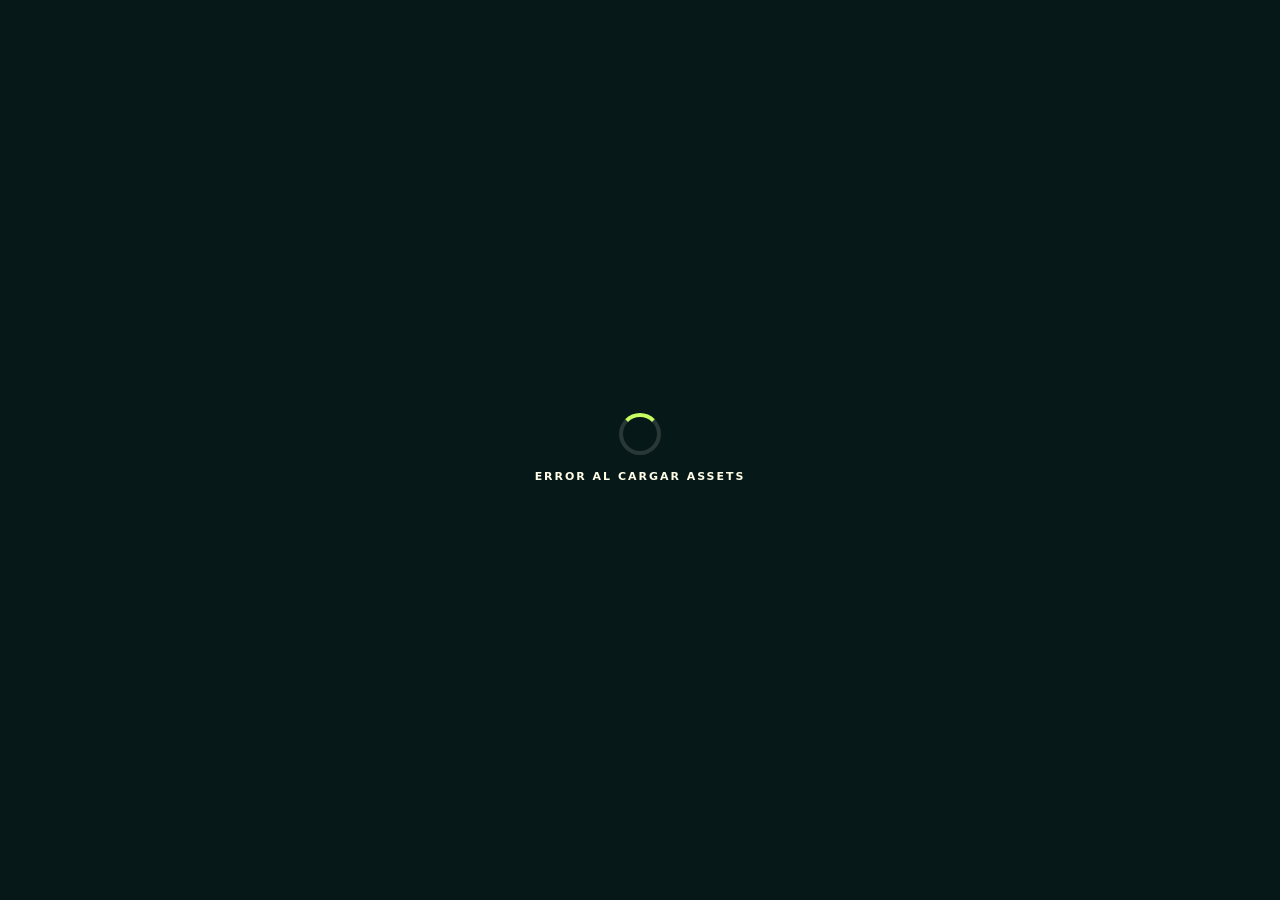
==== index.html @ 3018854a "Load the Phase 2 game runtime" ====
<!doctype html>
<html lang="es">
<head>
  <meta charset="utf-8">
  <meta name="viewport" content="width=device-width,initial-scale=1,maximum-scale=1,user-scalable=no,viewport-fit=cover">
  <meta name="theme-color" content="#061b18">
  <meta name="apple-mobile-web-app-capable" content="yes">
  <meta name="apple-mobile-web-app-status-bar-style" content="black-translucent">
  <title>Raptor Rush 3D</title>
  <link rel="stylesheet" href="style.css?v=20260801-assets1">
</head>
<body>
<main id="game-shell" aria-label="Raptor Rush 3D">
  <canvas id="game" aria-label="Juego Raptor Rush 3D"></canvas>
  <div id="loading" class="overlay visible"><div class="loader"></div><strong>CARGANDO EXPEDICIÓN</strong></div>
  <section id="hud" class="hidden" aria-live="polite">
    <div class="hud-card"><small>DISTANCIA</small><strong id="score">0 m</strong></div>
    <div id="lives" class="hud-card hearts" aria-label="5 vidas"><span>♥</span><span>♥</span><span>♥</span><span>♥</span><span>♥</span></div>
    <button id="pause-btn" class="pause-btn" aria-label="Pausar">Ⅱ</button>
    <div id="goal"><div><span>JUNGLA</span><b id="goal-left">1800 m</b><span>DESIERTO</span></div><i><em id="goal-fill"></em></i></div>
  </section>
  <div id="tutorial" aria-hidden="true"><div id="gesture" data-direction="left"><i></i><b>☝</b></div></div>
  <div id="damage"></div><div id="toast"></div>
  <section id="home" class="overlay">
    <div class="hero-copy"><small>JUNGLE ESCAPE</small><h1>RAPTOR<br><em>RUSH</em></h1><p>Escapa de la jungla y alcanza el desierto.</p></div>
    <button id="start-btn" class="primary">INICIAR EXPEDICIÓN</button>
  </section>
  <section id="pause" class="overlay compact"><div class="panel"><small>PAUSA</small><h2>La expedición espera</h2><button id="resume-btn" class="primary">CONTINUAR</button><button id="restart-pause" class="ghost">REINICIAR</button></div></section>
  <section id="over" class="overlay compact"><div class="panel"><small>SIN VIDAS</small><h2>¡Buen intento!</h2><div class="results"><div><span>Distancia</span><b id="final-distance">0 m</b></div><div><span>Récord</span><b id="best-distance">0 m</b></div></div><button id="restart-btn" class="primary">CORRER DE NUEVO</button><button id="home-btn" class="ghost">INICIO</button></div></section>
  <section id="win" class="overlay compact"><div class="panel win"><small>DESTINO ALCANZADO</small><h2>¡Llegaste al desierto!</h2><div class="results"><div><span>Distancia</span><b>1800 m</b></div><div><span>Vidas</span><b id="win-lives">5</b></div></div><button id="win-restart" class="primary">OTRA EXPEDICIÓN</button><button id="win-home" class="ghost">INICIO</button></div></section>
</main>
<script src="game.js?v=20260802-phase2"></script>
</body>
</html>
---- style.css ----
:root{color-scheme:dark;--lime:#c7ff63;--ink:#fffde7;--glass:rgba(4,20,20,.72);--line:rgba(255,255,255,.16);--danger:#ff5d47}
*{box-sizing:border-box;-webkit-tap-highlight-color:transparent}html,body{width:100%;height:100%;margin:0;overflow:hidden;background:#061817;font-family:Inter,ui-sans-serif,system-ui,-apple-system,"Segoe UI",sans-serif;color:var(--ink);touch-action:none;user-select:none;overscroll-behavior:none}button{font:inherit;color:inherit}#game-shell,#game{position:fixed;inset:0;width:100%;height:100%}#game{display:block;touch-action:none;background:#193d30}.hidden{opacity:0!important;pointer-events:none!important}
#hud{position:absolute;z-index:5;left:12px;right:12px;top:max(12px,env(safe-area-inset-top));display:grid;grid-template-columns:1fr auto 48px;gap:8px;transition:.25s;pointer-events:none}.hud-card,.pause-btn{min-height:46px;border:1px solid var(--line);border-radius:15px;background:linear-gradient(145deg,rgba(5,30,28,.9),rgba(3,15,18,.72));backdrop-filter:blur(12px);box-shadow:0 8px 24px rgba(0,0,0,.25),inset 0 1px rgba(255,255,255,.08)}.hud-card{padding:7px 13px;display:flex;flex-direction:column;justify-content:center}.hud-card small{font-size:8px;letter-spacing:.15em;color:rgba(255,255,255,.68);font-weight:900}.hud-card strong{font-size:20px;line-height:1}.pause-btn{pointer-events:auto;border:0;font-size:20px;font-weight:950}.hearts{flex-direction:row;align-items:center;gap:2px;padding:8px 9px}.hearts span{color:#ff6557;font-size:18px;text-shadow:0 0 8px rgba(255,75,55,.65);transition:.2s}.hearts span.lost{opacity:.18;filter:grayscale(1);transform:scale(.72)}#goal{position:absolute;left:0;right:0;top:54px;padding:7px 10px 8px;border:1px solid var(--line);border-radius:13px;background:rgba(3,20,20,.7);backdrop-filter:blur(10px)}#goal>div{display:flex;justify-content:space-between;font-size:8px;letter-spacing:.12em;font-weight:900;color:rgba(255,255,255,.68)}#goal b{color:white;letter-spacing:0}#goal i{display:block;height:5px;margin-top:5px;border-radius:9px;background:rgba(255,255,255,.12);overflow:hidden}#goal em{display:block;width:0;height:100%;background:linear-gradient(90deg,#b8ef58,#ffd15a);box-shadow:0 0 10px #b8ef58}
.overlay{position:absolute;z-index:10;inset:0;display:flex;flex-direction:column;align-items:center;justify-content:flex-end;gap:18px;padding:max(24px,env(safe-area-inset-top)) 22px max(28px,env(safe-area-inset-bottom));background:linear-gradient(180deg,rgba(0,10,9,.08),rgba(0,10,10,.2) 40%,rgba(0,10,12,.96));opacity:0;visibility:hidden;pointer-events:none;transition:.28s}.overlay.visible{opacity:1;visibility:visible;pointer-events:auto}.overlay.compact{justify-content:center;background:rgba(0,8,10,.67);backdrop-filter:blur(10px)}#loading{justify-content:center;background:#061817;gap:15px;font-size:11px;letter-spacing:.18em}.loader{width:42px;height:42px;border-radius:50%;border:4px solid rgba(255,255,255,.14);border-top-color:var(--lime);animation:spin .8s linear infinite}@keyframes spin{to{transform:rotate(360deg)}}
.hero-copy{width:min(100%,430px);text-align:center;margin-top:auto;filter:drop-shadow(0 10px 24px rgba(0,0,0,.42))}.hero-copy small,.panel>small{color:var(--lime);letter-spacing:.32em;font-size:10px;font-weight:950}.hero-copy h1{margin:4px 0 0;font-size:clamp(64px,20vw,108px);line-height:.72;letter-spacing:-.08em;font-style:italic;font-weight:1000}.hero-copy h1 em{color:var(--lime);font-style:inherit;text-shadow:0 6px 0 #3f792b}.hero-copy p{margin:22px 0 0;color:rgba(255,255,255,.75);font-size:12px;letter-spacing:.06em}.primary{width:min(100%,430px);min-height:64px;border:0;border-radius:19px;background:linear-gradient(#d4ff7b,#8ed23e);color:#17351f;box-shadow:0 6px 0 #477f2d,0 14px 30px rgba(0,0,0,.38);font-weight:1000;letter-spacing:.05em}.primary:active{transform:translateY(4px);box-shadow:0 2px 0 #477f2d,0 8px 18px rgba(0,0,0,.3)}.panel{width:min(100%,430px);padding:27px 20px 20px;border:1px solid var(--line);border-radius:26px;background:linear-gradient(160deg,rgba(8,38,36,.97),rgba(3,17,20,.97));box-shadow:0 28px 80px rgba(0,0,0,.55),inset 0 1px rgba(255,255,255,.08);text-align:center}.panel h2{font-size:30px;margin:6px 0 22px}.panel .primary{width:100%}.ghost{width:100%;padding:16px 10px 6px;border:0;background:transparent;color:rgba(255,255,255,.62);font-weight:850}.results{display:grid;grid-template-columns:1fr 1fr;gap:9px;margin:-5px 0 22px}.results div{padding:13px 8px;border-radius:14px;background:rgba(255,255,255,.06)}.results span{display:block;color:rgba(255,255,255,.62);font-size:9px}.results b{display:block;margin-top:3px;font-size:20px}
#tutorial{position:absolute;z-index:8;inset:0;pointer-events:none;opacity:0;visibility:hidden;transition:.15s}#tutorial.visible{opacity:1;visibility:visible}#gesture{position:absolute;left:50%;top:57%;width:190px;height:190px;transform:translate(-50%,-50%)}#gesture:before{content:"";position:absolute;left:50%;top:50%;width:36px;height:36px;border:2px solid rgba(215,255,120,.72);border-radius:50%;transform:translate(-50%,-50%);box-shadow:0 0 15px rgba(190,255,90,.75);animation:pulse 1.2s ease-out infinite}#gesture i{position:absolute;background:#d9ff7e;box-shadow:0 0 5px white,0 0 16px #b8ef58;border-radius:8px}#gesture i:after{content:"";position:absolute;width:22px;height:26px;background:#d9ff7e;filter:drop-shadow(0 0 7px #b8ef58)}#gesture b{position:absolute;left:65px;top:55px;font-size:56px;line-height:1;opacity:0;filter:drop-shadow(0 5px 7px rgba(0,0,0,.5)) drop-shadow(0 0 8px rgba(255,255,255,.45));will-change:transform,opacity}#gesture[data-direction=left] i{left:22px;top:90px;width:70px;height:7px}#gesture[data-direction=left] i:after{left:-8px;top:-9px;clip-path:polygon(100% 0,0 50%,100% 100%)}#gesture[data-direction=left] b{animation:swipeLeft 1.18s ease-out infinite}#gesture[data-direction=right] i{left:96px;top:90px;width:70px;height:7px}#gesture[data-direction=right] i:after{right:-8px;top:-9px;clip-path:polygon(0 0,100% 50%,0 100%)}#gesture[data-direction=right] b{animation:swipeRight 1.18s ease-out infinite}#gesture[data-direction=up] i{left:91px;top:20px;width:7px;height:70px}#gesture[data-direction=up] i:after{left:-8px;top:-8px;clip-path:polygon(50% 0,100% 100%,0 100%)}#gesture[data-direction=up] b{animation:swipeUp 1.18s ease-out infinite}#gesture[data-direction=down] i{left:91px;top:96px;width:7px;height:70px}#gesture[data-direction=down] i:after{left:-8px;bottom:-8px;clip-path:polygon(0 0,100% 0,50% 100%)}#gesture[data-direction=down] b{animation:swipeDown 1.18s ease-out infinite}@keyframes pulse{0%{opacity:.9;transform:translate(-50%,-50%) scale(.65)}70%,100%{opacity:0;transform:translate(-50%,-50%) scale(1.35)}}@keyframes swipeLeft{0%,12%{opacity:0;transform:translateX(0) scale(.92)}24%{opacity:1}72%{opacity:1;transform:translateX(-53px) scale(1.04)}90%,100%{opacity:0;transform:translateX(-53px)}}@keyframes swipeRight{0%,12%{opacity:0;transform:translateX(0) scale(.92)}24%{opacity:1}72%{opacity:1;transform:translateX(53px) scale(1.04)}90%,100%{opacity:0;transform:translateX(53px)}}@keyframes swipeUp{0%,12%{opacity:0;transform:translateY(0) scale(.92)}24%{opacity:1}72%{opacity:1;transform:translateY(-53px) scale(1.04)}90%,100%{opacity:0;transform:translateY(-53px)}}@keyframes swipeDown{0%,12%{opacity:0;transform:translateY(0) scale(.92)}24%{opacity:1}72%{opacity:1;transform:translateY(53px) scale(1.04)}90%,100%{opacity:0;transform:translateY(53px)}}
#damage{position:absolute;z-index:7;inset:0;pointer-events:none;opacity:0;background:radial-gradient(circle at 50% 60%,transparent 20%,rgba(255,42,20,.68) 115%)}#damage.show{animation:flash .55s}@keyframes flash{20%{opacity:1}100%{opacity:0}}#toast{position:absolute;z-index:7;left:50%;top:28%;transform:translate(-50%,-50%) scale(.7);font-size:clamp(22px,8vw,40px);font-weight:1000;font-style:italic;text-shadow:0 3px 0 #8a4c16,0 8px 20px rgba(0,0,0,.45);opacity:0;white-space:nowrap}#toast.show{animation:toast .7s}@keyframes toast{25%{opacity:1;transform:translate(-50%,-50%) scale(1.1)}75%{opacity:1}100%{opacity:0;transform:translate(-50%,-80%) scale(.95)}}
@media (orientation:landscape) and (max-height:520px){.hero-copy h1{font-size:58px}.hero-copy p{margin-top:10px}.overlay{gap:10px;padding:12px 18px}.primary{min-height:50px}.panel{padding:18px}.panel h2{margin-bottom:12px}}
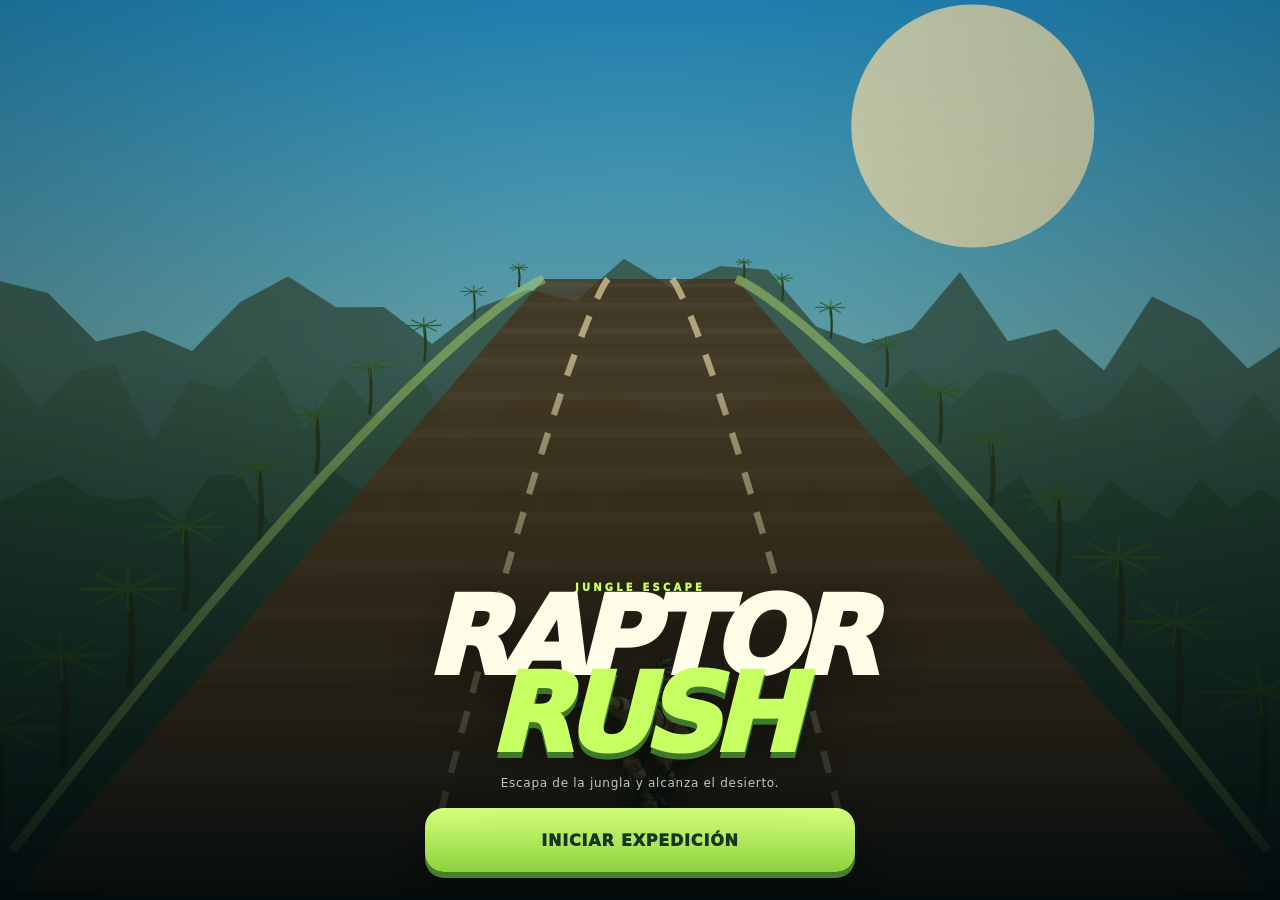
==== commit 2a811911: "Refresh the Phase 2 runtime cache key" ====
--- a/index.html
+++ b/index.html
@@ -29,6 +29,6 @@
   <section id="over" class="overlay compact"><div class="panel"><small>SIN VIDAS</small><h2>¡Buen intento!</h2><div class="results"><div><span>Distancia</span><b id="final-distance">0 m</b></div><div><span>Récord</span><b id="best-distance">0 m</b></div></div><button id="restart-btn" class="primary">CORRER DE NUEVO</button><button id="home-btn" class="ghost">INICIO</button></div></section>
   <section id="win" class="overlay compact"><div class="panel win"><small>DESTINO ALCANZADO</small><h2>¡Llegaste al desierto!</h2><div class="results"><div><span>Distancia</span><b>1800 m</b></div><div><span>Vidas</span><b id="win-lives">5</b></div></div><button id="win-restart" class="primary">OTRA EXPEDICIÓN</button><button id="win-home" class="ghost">INICIO</button></div></section>
 </main>
-<script src="game.js?v=20260802-phase2"></script>
+<script src="game.js?v=20260802-phase2b"></script>
 </body>
 </html>
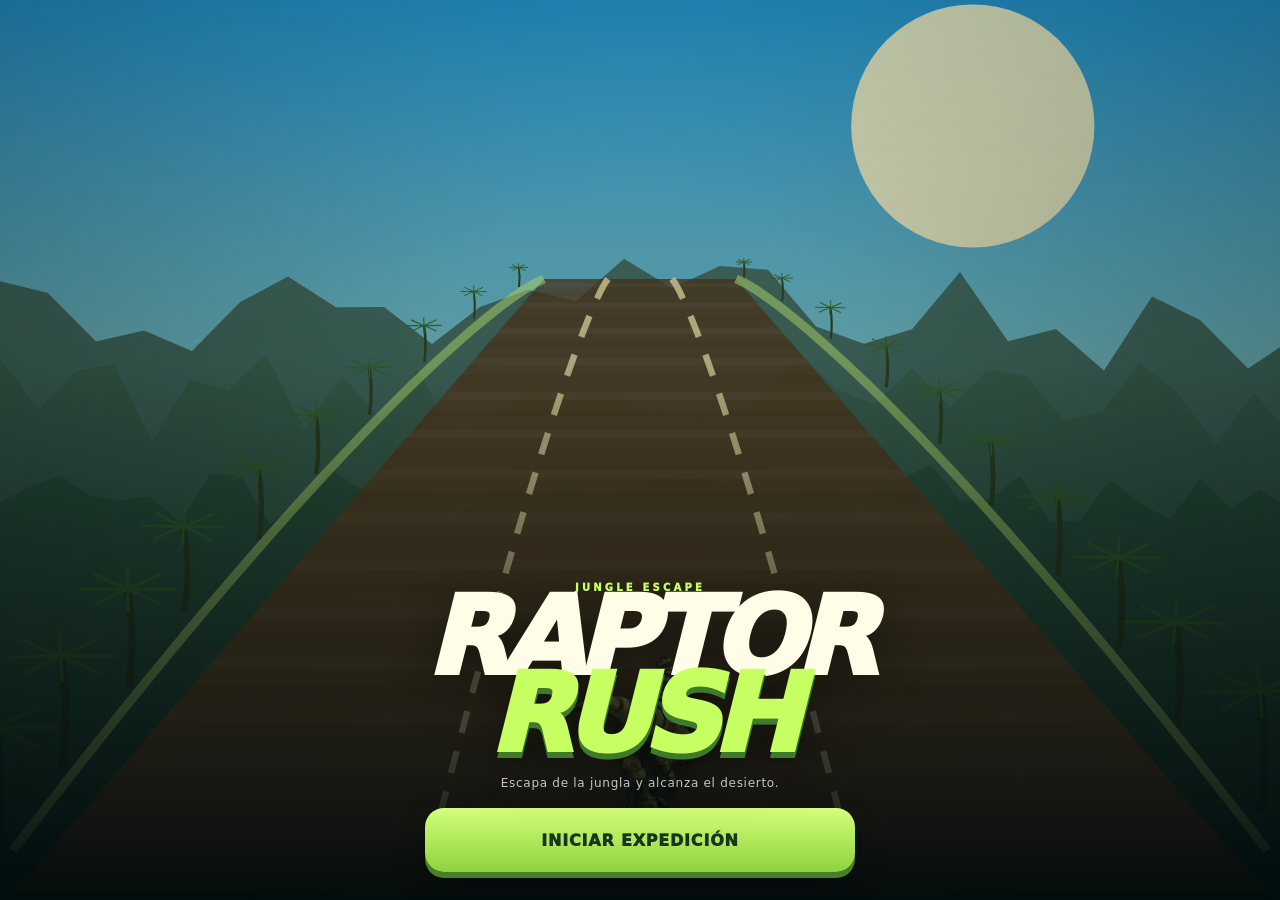
==== commit 2261208a: "Finish Phase 2 with dedicated airborne pteranodon animation" ====
--- a/index.html
+++ b/index.html
@@ -29,6 +29,6 @@
   <section id="over" class="overlay compact"><div class="panel"><small>SIN VIDAS</small><h2>¡Buen intento!</h2><div class="results"><div><span>Distancia</span><b id="final-distance">0 m</b></div><div><span>Récord</span><b id="best-distance">0 m</b></div></div><button id="restart-btn" class="primary">CORRER DE NUEVO</button><button id="home-btn" class="ghost">INICIO</button></div></section>
   <section id="win" class="overlay compact"><div class="panel win"><small>DESTINO ALCANZADO</small><h2>¡Llegaste al desierto!</h2><div class="results"><div><span>Distancia</span><b>1800 m</b></div><div><span>Vidas</span><b id="win-lives">5</b></div></div><button id="win-restart" class="primary">OTRA EXPEDICIÓN</button><button id="win-home" class="ghost">INICIO</button></div></section>
 </main>
-<script src="game.js?v=20260802-phase2b"></script>
+<script src="game.js?v=20260802-phase2c"></script>
 </body>
 </html>
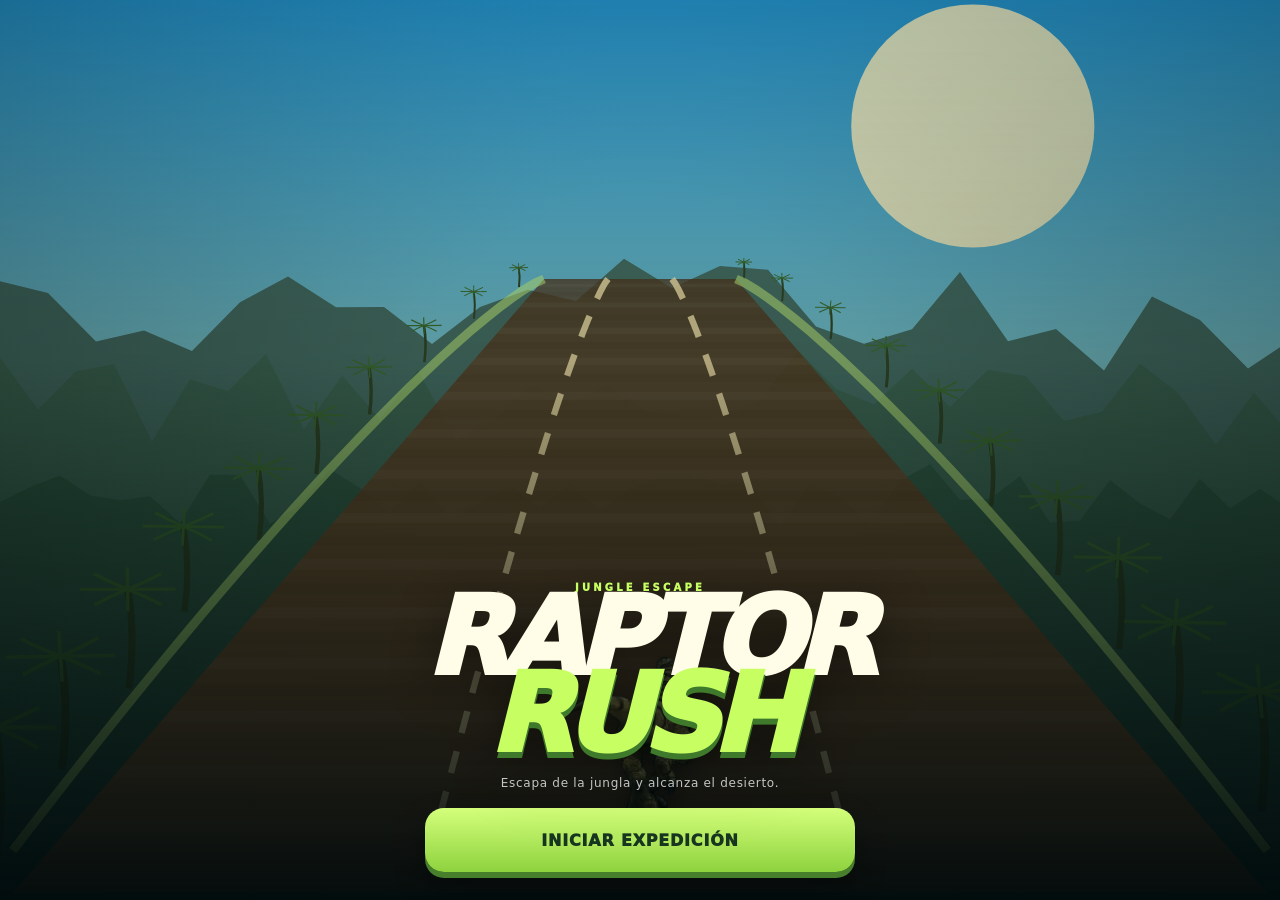
==== commit ee395760: "Fix pteranodon altitude, lane motion, and jump height" ====
--- a/index.html
+++ b/index.html
@@ -29,6 +29,6 @@
   <section id="over" class="overlay compact"><div class="panel"><small>SIN VIDAS</small><h2>¡Buen intento!</h2><div class="results"><div><span>Distancia</span><b id="final-distance">0 m</b></div><div><span>Récord</span><b id="best-distance">0 m</b></div></div><button id="restart-btn" class="primary">CORRER DE NUEVO</button><button id="home-btn" class="ghost">INICIO</button></div></section>
   <section id="win" class="overlay compact"><div class="panel win"><small>DESTINO ALCANZADO</small><h2>¡Llegaste al desierto!</h2><div class="results"><div><span>Distancia</span><b>1800 m</b></div><div><span>Vidas</span><b id="win-lives">5</b></div></div><button id="win-restart" class="primary">OTRA EXPEDICIÓN</button><button id="win-home" class="ghost">INICIO</button></div></section>
 </main>
-<script src="game.js?v=20260802-phase2c"></script>
+<script src="game.js?v=20260802-phase2d"></script>
 </body>
 </html>
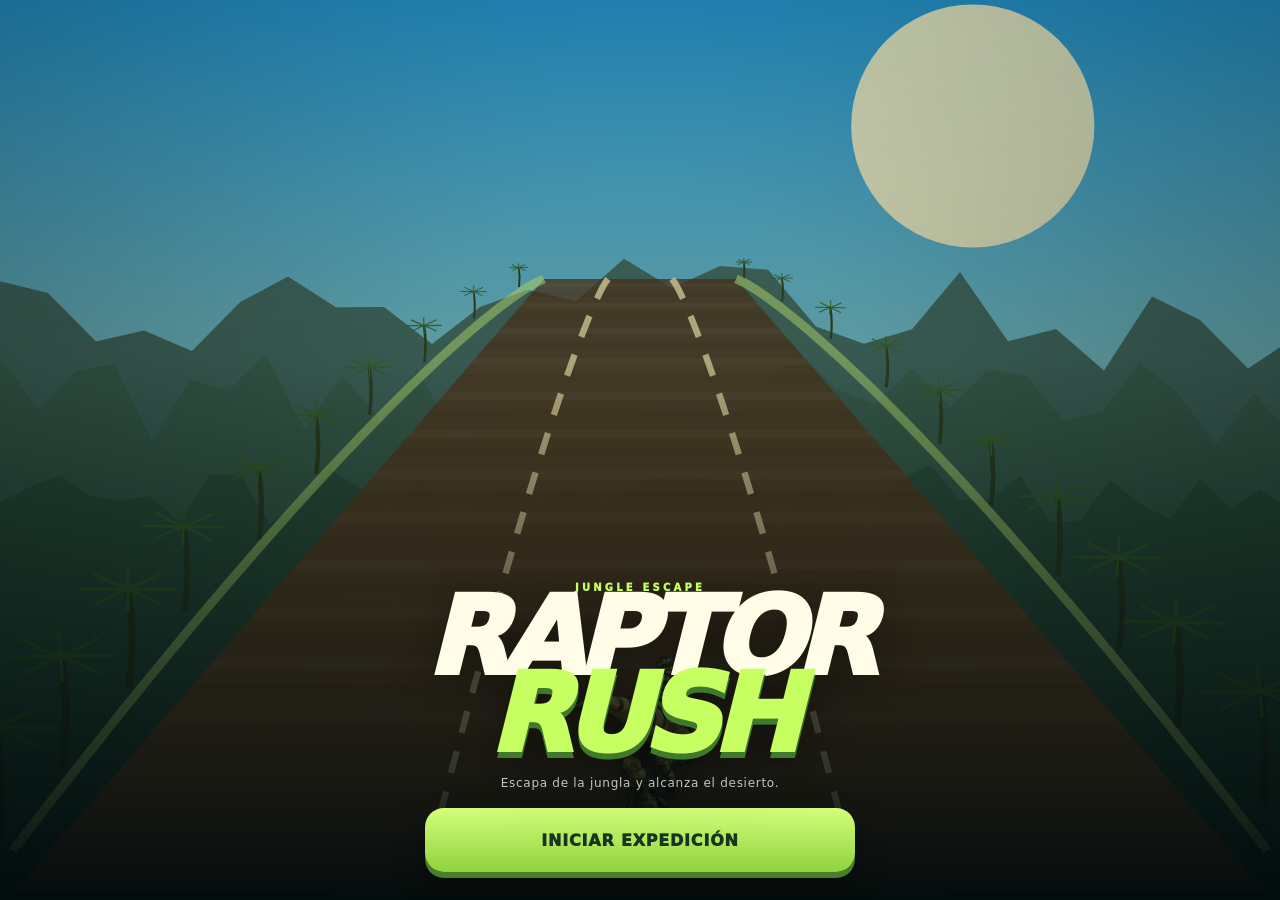
==== commit c70ea579: "Improve obstacle readability and dinosaur consistency" ====
--- a/index.html
+++ b/index.html
@@ -29,6 +29,6 @@
   <section id="over" class="overlay compact"><div class="panel"><small>SIN VIDAS</small><h2>¡Buen intento!</h2><div class="results"><div><span>Distancia</span><b id="final-distance">0 m</b></div><div><span>Récord</span><b id="best-distance">0 m</b></div></div><button id="restart-btn" class="primary">CORRER DE NUEVO</button><button id="home-btn" class="ghost">INICIO</button></div></section>
   <section id="win" class="overlay compact"><div class="panel win"><small>DESTINO ALCANZADO</small><h2>¡Llegaste al desierto!</h2><div class="results"><div><span>Distancia</span><b>1800 m</b></div><div><span>Vidas</span><b id="win-lives">5</b></div></div><button id="win-restart" class="primary">OTRA EXPEDICIÓN</button><button id="win-home" class="ghost">INICIO</button></div></section>
 </main>
-<script src="game.js?v=20260802-phase2d"></script>
+<script src="game.js?v=20260806-readability1"></script>
 </body>
 </html>
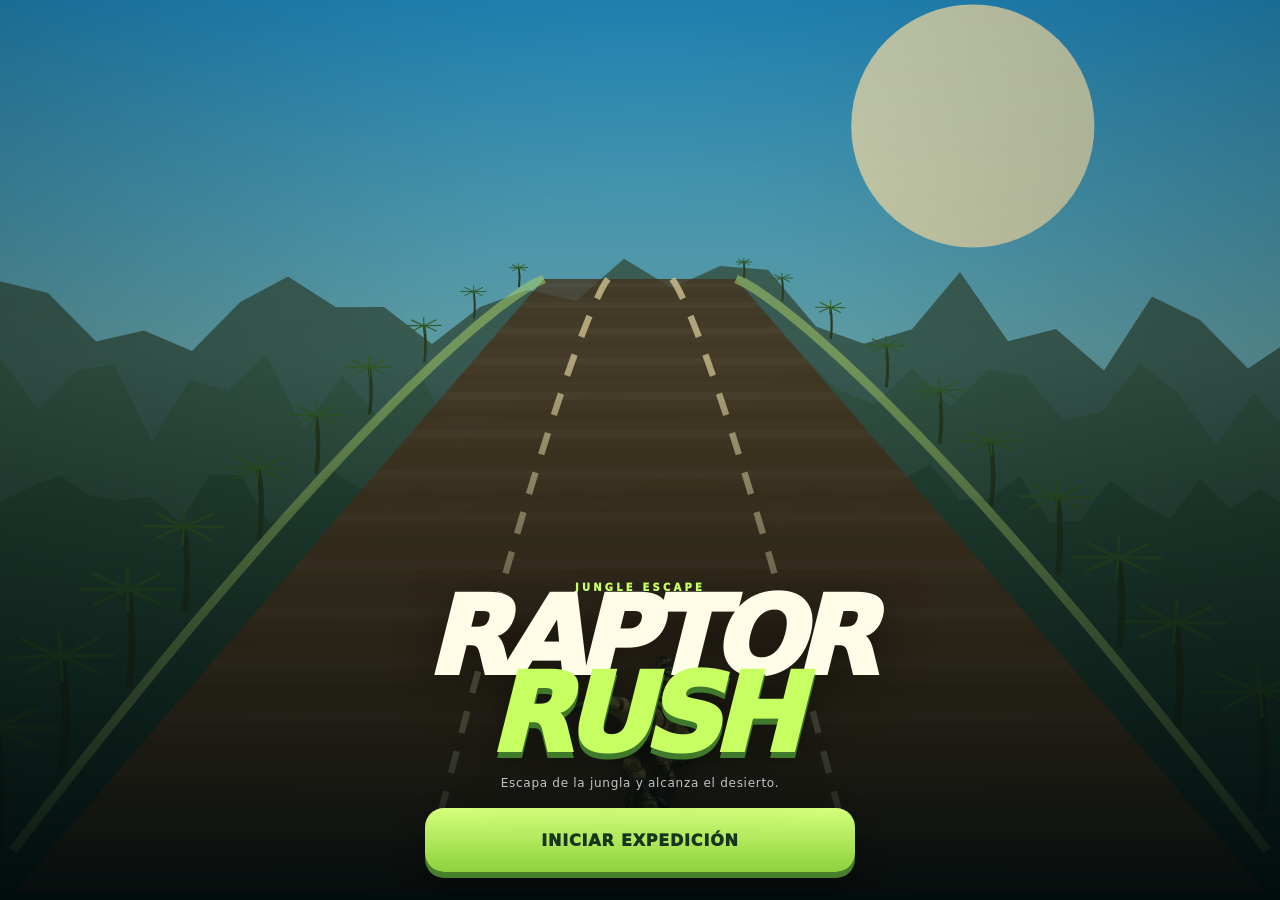
==== commit e9d5d176: "Replace flashing Pteranodon with visible normalized flight sheet" ====
--- a/index.html
+++ b/index.html
@@ -29,6 +29,10 @@
   <section id="over" class="overlay compact"><div class="panel"><small>SIN VIDAS</small><h2>¡Buen intento!</h2><div class="results"><div><span>Distancia</span><b id="final-distance">0 m</b></div><div><span>Récord</span><b id="best-distance">0 m</b></div></div><button id="restart-btn" class="primary">CORRER DE NUEVO</button><button id="home-btn" class="ghost">INICIO</button></div></section>
   <section id="win" class="overlay compact"><div class="panel win"><small>DESTINO ALCANZADO</small><h2>¡Llegaste al desierto!</h2><div class="results"><div><span>Distancia</span><b>1800 m</b></div><div><span>Vidas</span><b id="win-lives">5</b></div></div><button id="win-restart" class="primary">OTRA EXPEDICIÓN</button><button id="win-home" class="ghost">INICIO</button></div></section>
 </main>
-<script src="game.js?v=20260806-readability1"></script>
+<script src="assets/ptero-sheet-part-0.js?v=20260806-readability2"></script>
+<script src="assets/ptero-sheet-part-1.js?v=20260806-readability2"></script>
+<script src="assets/ptero-sheet-part-2.js?v=20260806-readability2"></script>
+<script src="assets/ptero-sheet-part-3.js?v=20260806-readability2"></script>
+<script src="game.js?v=20260806-readability2"></script>
 </body>
 </html>
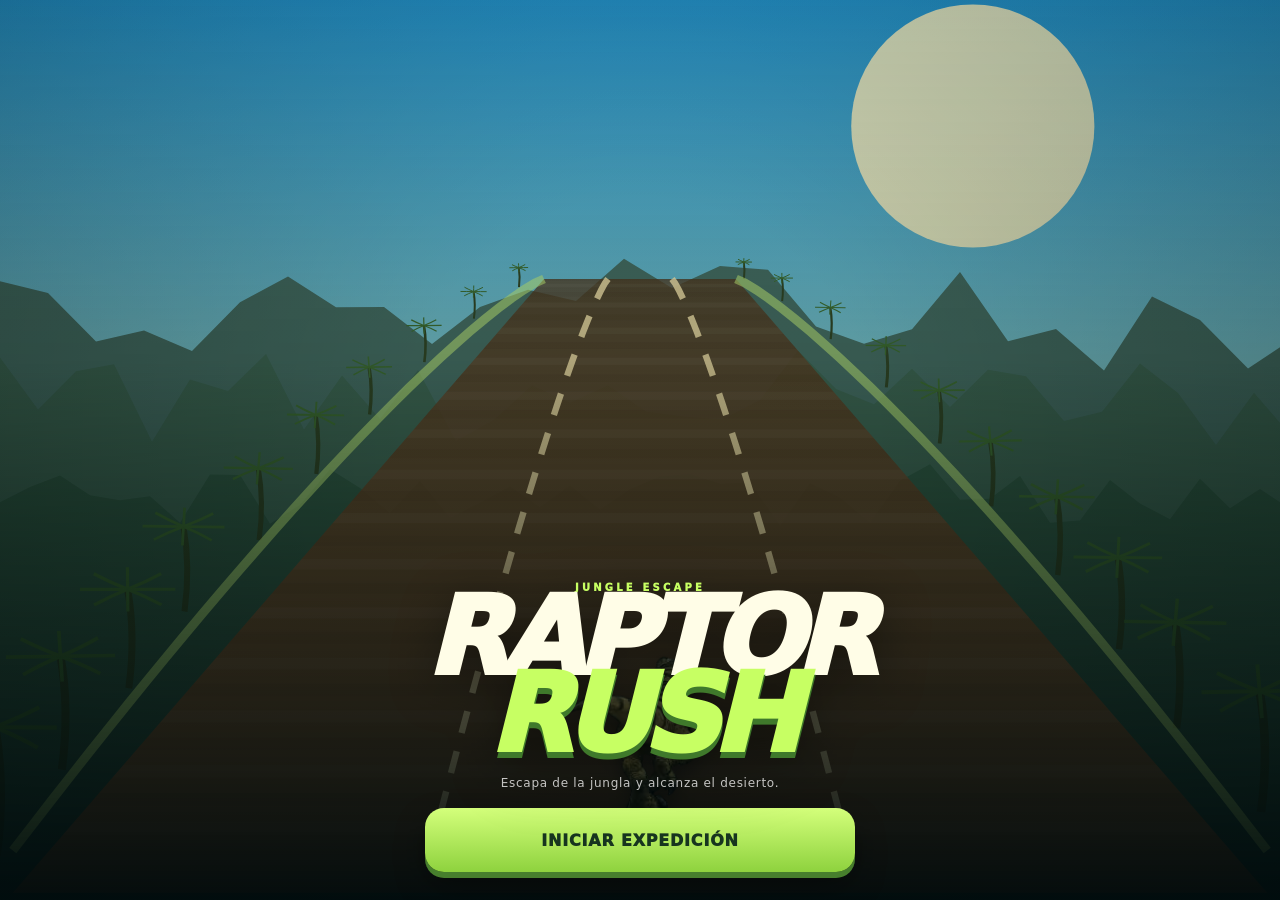
==== commit e37710ea: "Raise Pteranodon above the raptor head line" ====
--- a/index.html
+++ b/index.html
@@ -29,10 +29,10 @@
   <section id="over" class="overlay compact"><div class="panel"><small>SIN VIDAS</small><h2>¡Buen intento!</h2><div class="results"><div><span>Distancia</span><b id="final-distance">0 m</b></div><div><span>Récord</span><b id="best-distance">0 m</b></div></div><button id="restart-btn" class="primary">CORRER DE NUEVO</button><button id="home-btn" class="ghost">INICIO</button></div></section>
   <section id="win" class="overlay compact"><div class="panel win"><small>DESTINO ALCANZADO</small><h2>¡Llegaste al desierto!</h2><div class="results"><div><span>Distancia</span><b>1800 m</b></div><div><span>Vidas</span><b id="win-lives">5</b></div></div><button id="win-restart" class="primary">OTRA EXPEDICIÓN</button><button id="win-home" class="ghost">INICIO</button></div></section>
 </main>
-<script src="assets/ptero-sheet-part-0.js?v=20260806-readability2"></script>
-<script src="assets/ptero-sheet-part-1.js?v=20260806-readability2"></script>
-<script src="assets/ptero-sheet-part-2.js?v=20260806-readability2"></script>
-<script src="assets/ptero-sheet-part-3.js?v=20260806-readability2"></script>
-<script src="game.js?v=20260806-readability2"></script>
+<script src="assets/ptero-sheet-part-0.js?v=20260806-readability3"></script>
+<script src="assets/ptero-sheet-part-1.js?v=20260806-readability3"></script>
+<script src="assets/ptero-sheet-part-2.js?v=20260806-readability3"></script>
+<script src="assets/ptero-sheet-part-3.js?v=20260806-readability3"></script>
+<script src="game.js?v=20260806-readability3"></script>
 </body>
 </html>
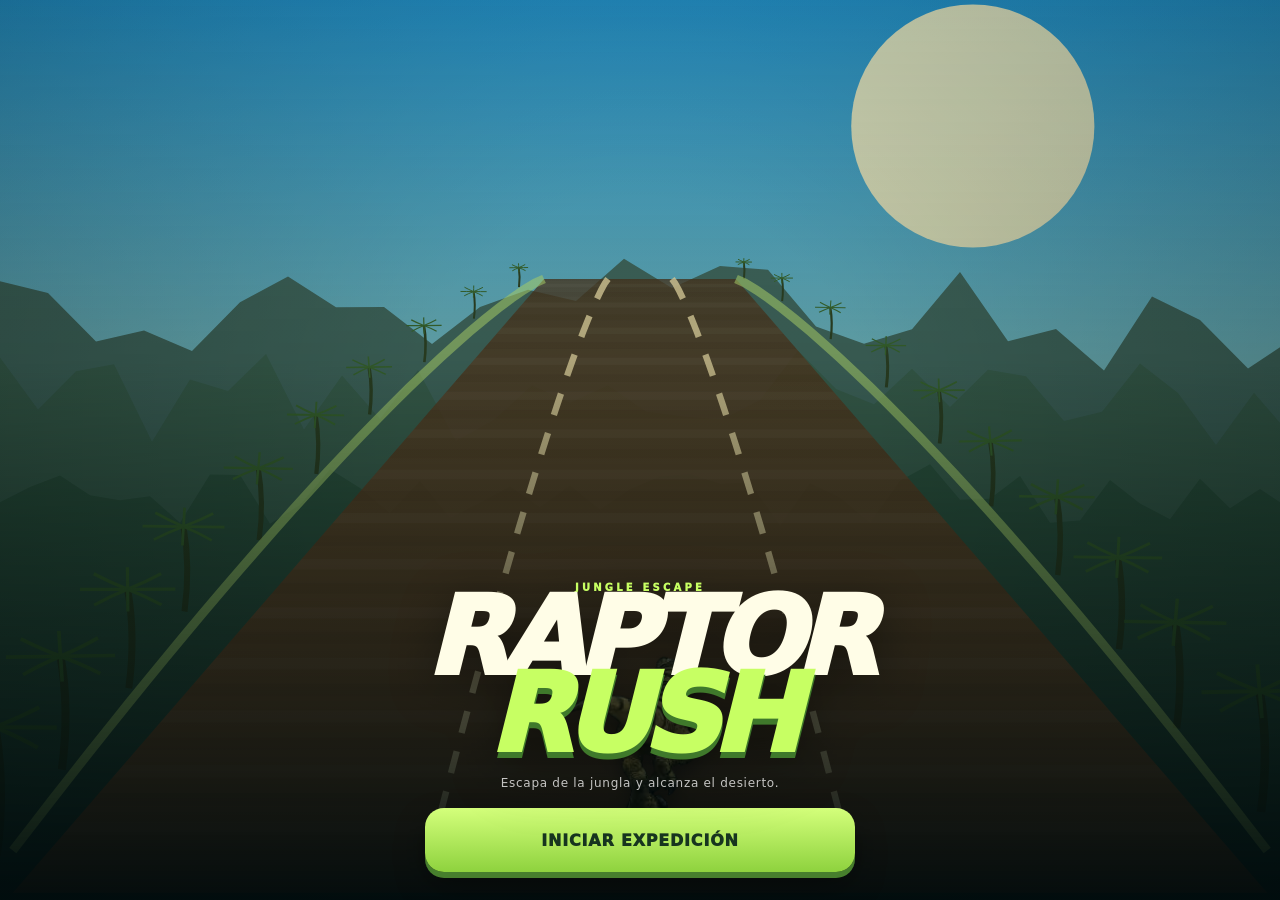
==== commit 98c8c4a2: "Replace invisible Pteranodon assets with vector flight animation" ====
--- a/index.html
+++ b/index.html
@@ -29,10 +29,6 @@
   <section id="over" class="overlay compact"><div class="panel"><small>SIN VIDAS</small><h2>¡Buen intento!</h2><div class="results"><div><span>Distancia</span><b id="final-distance">0 m</b></div><div><span>Récord</span><b id="best-distance">0 m</b></div></div><button id="restart-btn" class="primary">CORRER DE NUEVO</button><button id="home-btn" class="ghost">INICIO</button></div></section>
   <section id="win" class="overlay compact"><div class="panel win"><small>DESTINO ALCANZADO</small><h2>¡Llegaste al desierto!</h2><div class="results"><div><span>Distancia</span><b>1800 m</b></div><div><span>Vidas</span><b id="win-lives">5</b></div></div><button id="win-restart" class="primary">OTRA EXPEDICIÓN</button><button id="win-home" class="ghost">INICIO</button></div></section>
 </main>
-<script src="assets/ptero-sheet-part-0.js?v=20260806-readability3"></script>
-<script src="assets/ptero-sheet-part-1.js?v=20260806-readability3"></script>
-<script src="assets/ptero-sheet-part-2.js?v=20260806-readability3"></script>
-<script src="assets/ptero-sheet-part-3.js?v=20260806-readability3"></script>
-<script src="game.js?v=20260806-readability3"></script>
+<script src="game.js?v=20260806-readability4"></script>
 </body>
 </html>
